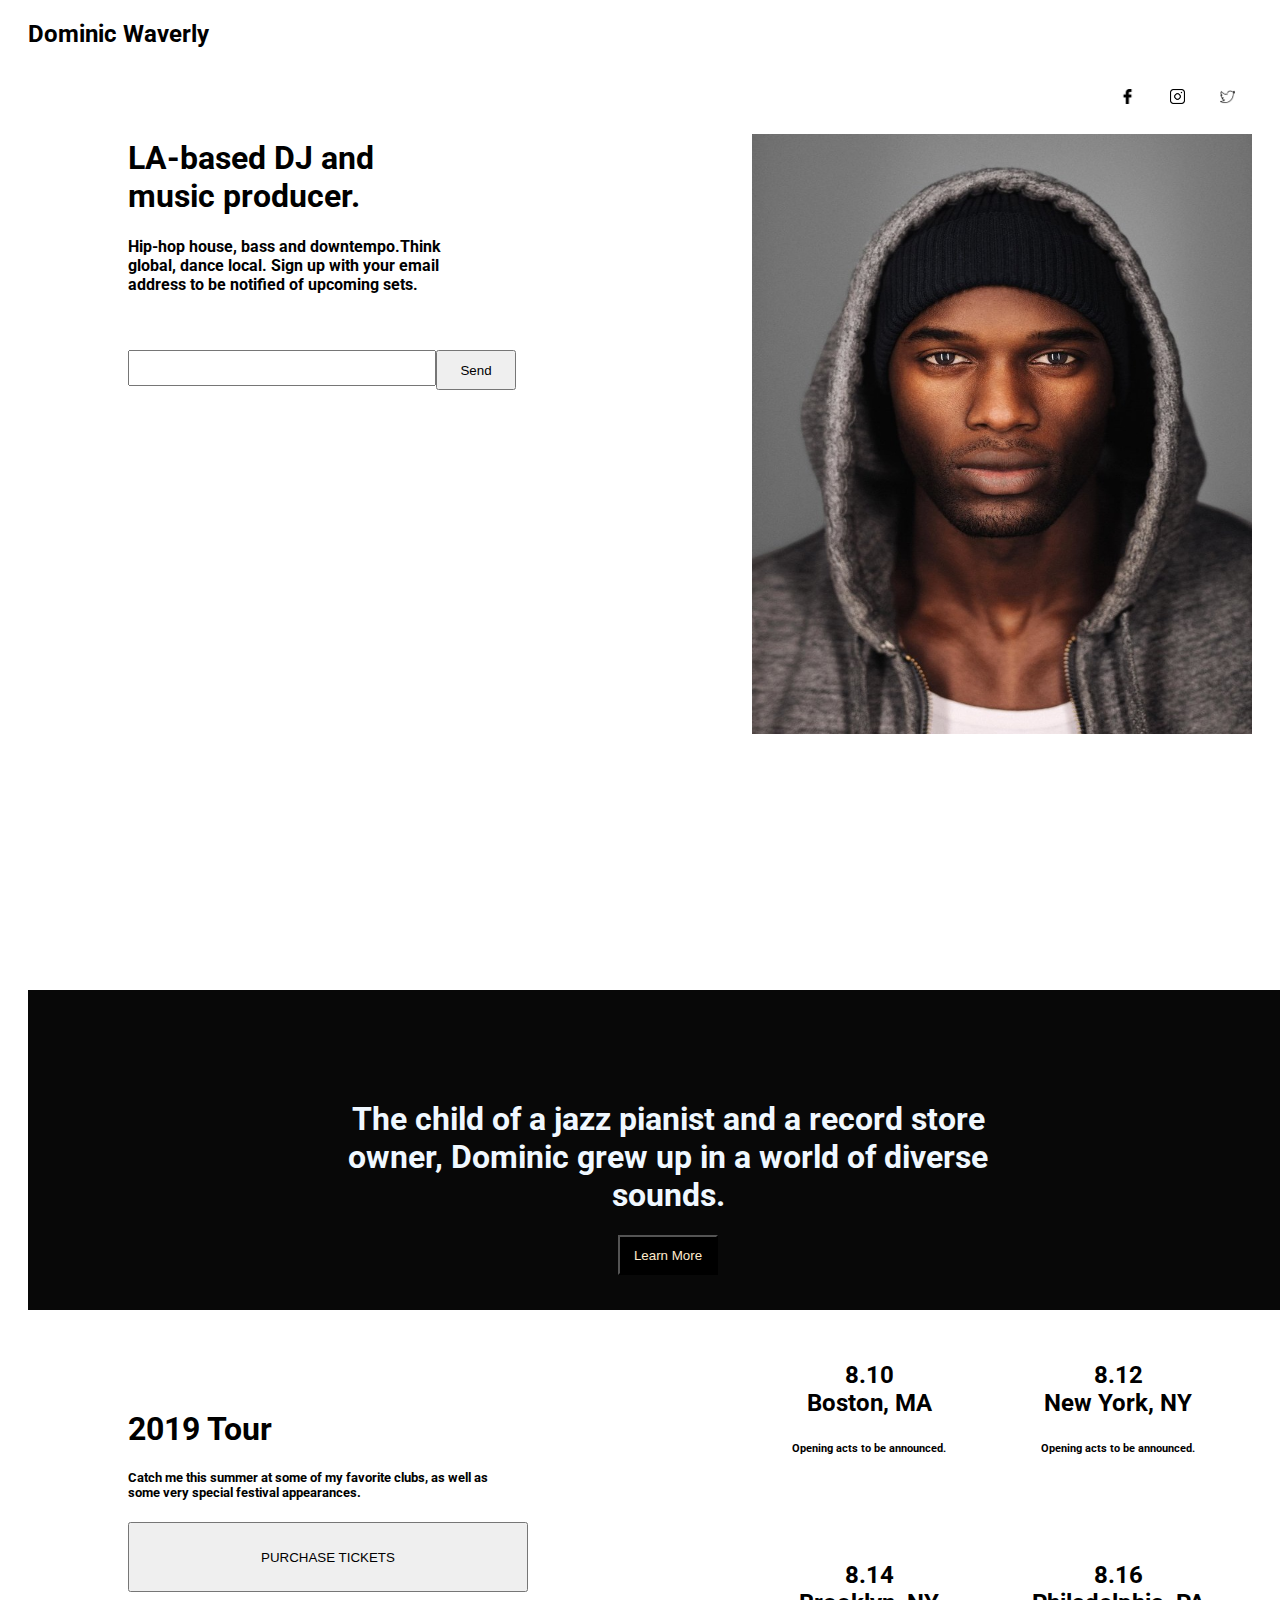
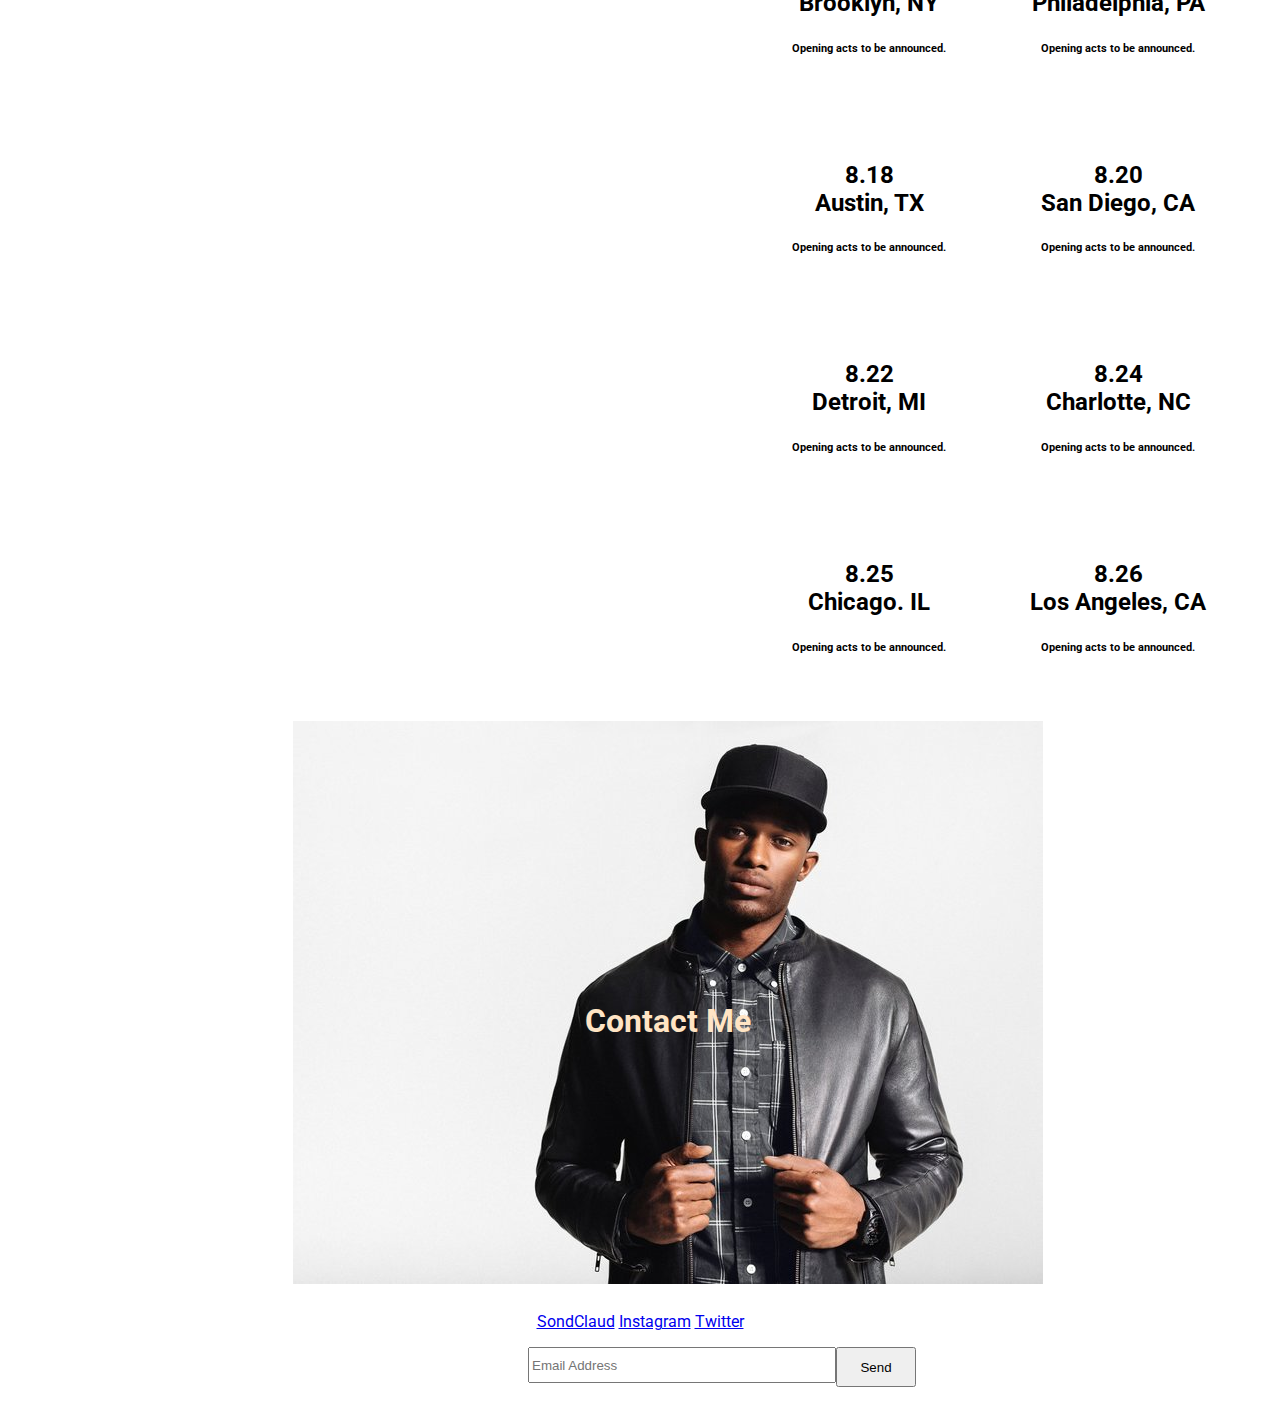
==== index.html @ 53b37047 "Rename Untitled-1.html to index.html" ====
<!DOCTYPE html>
<html lang="en">
<head>
    <meta charset="UTF-8">
    <meta http-equiv="X-UA-Compatible" content="IE=edge">
    <meta name="viewport" content="width=device-width, initial-scale=1.0">
    <title></title>
    <link rel="stylesheet" href="style.css">
    <link rel="preconnect" href="https://fonts.googleapis.com">
<link rel="preconnect" href="https://fonts.gstatic.com" crossorigin>
<link href="https://fonts.googleapis.com/css2?family=Roboto:wght@500&display=swap" rel="stylesheet">
</head>
<body> 
<div class="all">
 <div class="child">
  <h2>Dominic Waverly</h2>
</div>
  <div class="child">
<ul class="social-icons-3">
    <li><a href="#"><i><img src="feys.png" alt=""/></i></a></li>
    <li><a href="#"><i><img src="inst.png" alt=""/></i></a></li>
    <li><a href="#"><i><img src="twitter.png" alt=""/></i></a></li>
</ul>
</div>
<img class="portret" src="dominic.jpeg">
<div class="text2"> 
<h1>LA-based DJ and<br> music producer.</h1>
<h4>Hip-hop house, bass and downtempo.Think<br> global, dance local. Sign up with your email<br> address to be notified of upcoming sets.</h4>
<br>
<ul class="stroca">
<li><input class="line"></li>
<li><button class="button">Send</button></li>
</ul>
</div>
<div class="font">
<div class="font2">
<h1 class="text3">The child of a jazz pianist and a record store<br> owner, Dominic grew up in a world of diverse<br> sounds.</h1>
<button class="button2">Learn More</button>
</div>
</div>
<table class="table">
  <tr>
    <th>
<h2>8.10<br>Boston, MA</h2>
<h6>Opening acts to be announced.</h6>
    </th>
    <th>
 <h2>8.12<br>New York, NY </h2>
 <h6>Opening acts to be announced.</h6>
    </th>
  </tr>
  <tr>
    <th>
<h2>8.14<br>Brooklyn, NY </h2>
<h6>Opening acts to be announced.</h6>
    </th>
    <th>
      <h2>8.16<br>Philadelphia, PA</h2>
      <h6>Opening acts to be announced.</h6>
    </th>
  </tr>
  <tr>
    <th>
<h2>8.18<br> Austin, TX </h2>
<h6>Opening acts to be announced.</h6>
    </th>
    <th>
      <h2>8.20<br>San Diego, CA</h2>
      <h6>Opening acts to be announced.</h6>
    </th>
  </tr>
  <tr>
    <th>
<h2>8.22<br>Detroit, MI </h2>
<h6>Opening acts to be announced.</h6>
    </th>
    <th>
      <h2>8.24<br>Charlotte, NC </h2>
      <h6>Opening acts to be announced.</h6>
    </th>
  </tr>
  <tr>
    <th>
<h2>8.25<br>Chicago. IL</h2>
<h6>Opening acts to be announced.</h6>
    </th>
    <th>
      <h2>8.26<br> Los Angeles, CA</h2>
      <h6>Opening acts to be announced.</h6>
    </th>
  </tr>
</table>
<div class="top">
<h1>2019 Tour</h1>
<h5>Catch me this summer at some of my favorite clubs, as well as<br> some very special festival appearances.</h5>
<button class="button3">PURCHASE TICKETS</button>
</div>
<div class="last">
<h1 href="#" class="text5">Contact Me</h1>
</div>
<div class="lin">
  <a href="#">SondClaud</a>
  <a href="#">Instagram</a>
  <a href="#">Twitter</a>
  </div>
  <ul class="stroca2">
    <li><input class="line2" placeholder="Email Address"></li>
    <li><button class="button4">Send</button></li>
    </ul>
</div>
</body>
</html>
---- style.css ----
.social-icons-3 {
    padding: 0;
    list-style: none;
    display: flex;
    justify-content: right;
}
.social-icons-3 a img {
    width: 15px;
    height: 15px;
    margin-top: 11px;
}
.social-icons-3 a {
    text-decoration:none;
    position: relative;
    display: block;
    width: 30px;
    height: 30px;
    text-align: center;
    margin: 10px;
    transition: 0.3s;
}
.social-icons-3 a::before {
    content: "";
    position: absolute;
    left: 3px;
    top: 20px;
    height: 10%;
    width: 100%;
    transform: skewX(-45deg);
    transition: 0.3s;
}
.social-icons-3 a::after {
    content: "";
    position: absolute;
    top: -3px;
    left: 64px;

    height: 100%;
    width: 10%;
    transform: skewY(-45deg);
    transition: 0.3s;
}
body{
    font-family: 'Roboto', sans-serif;
}
.portret{
    float:right;
    margin: 0px 0px 0px 15px;
    height: 600px;
    width: 500px;
}
.all{
    margin: 20px 20px 20px;
}
.text2{
    margin-left: 100px;
}
.stroca{
    padding: 0;
    list-style: none;
    display: flex;
}
.line{
    width:300px;
    height: 30px;;
}
.button{
    width: 80px;;
    height: 40px;;
}
.font{
    height: 300px;
    margin-top: 600px;
    width: 1260px;
    padding: 10px;
    background: rgb(8, 8, 8);
}
.font2{
    margin-top: 100px;
    text-align: center;
    margin-left: 100px;
    margin-right: 100px;
}
.text3{
    color: aliceblue;
}
.button2{
    background-color: black;
    height: 40px;
    width: 100px;
    color: blanchedalmond;
}
.table{
    width: 500px;
    height: 1000px;
    float:right;
}
.top{
    margin-top: 100px;
    margin-left: 100px;
    width: 400px;
}
.button3{
    height: 70px;
    width: 400px;
}
.last{
    height: 600px;
    margin-top: 700px;
    width: 1260px;
    padding: 10px;
    background: url(imaje2.jpg) no-repeat center;
}
.text5{
    margin-top: 300px;
    text-align: center;
    margin-left: 100px;
    margin-right: 100px;
    color: bisque;
}
.lin{
    text-align: center;
}
.stroca2{
    margin-left: 500px;
    padding: 0;
    list-style: none;
    display: flex;
}
.line2{
        width:300px;
        height: 30px;;
}
.button4{
    width: 80px;
    height: 40px;
}
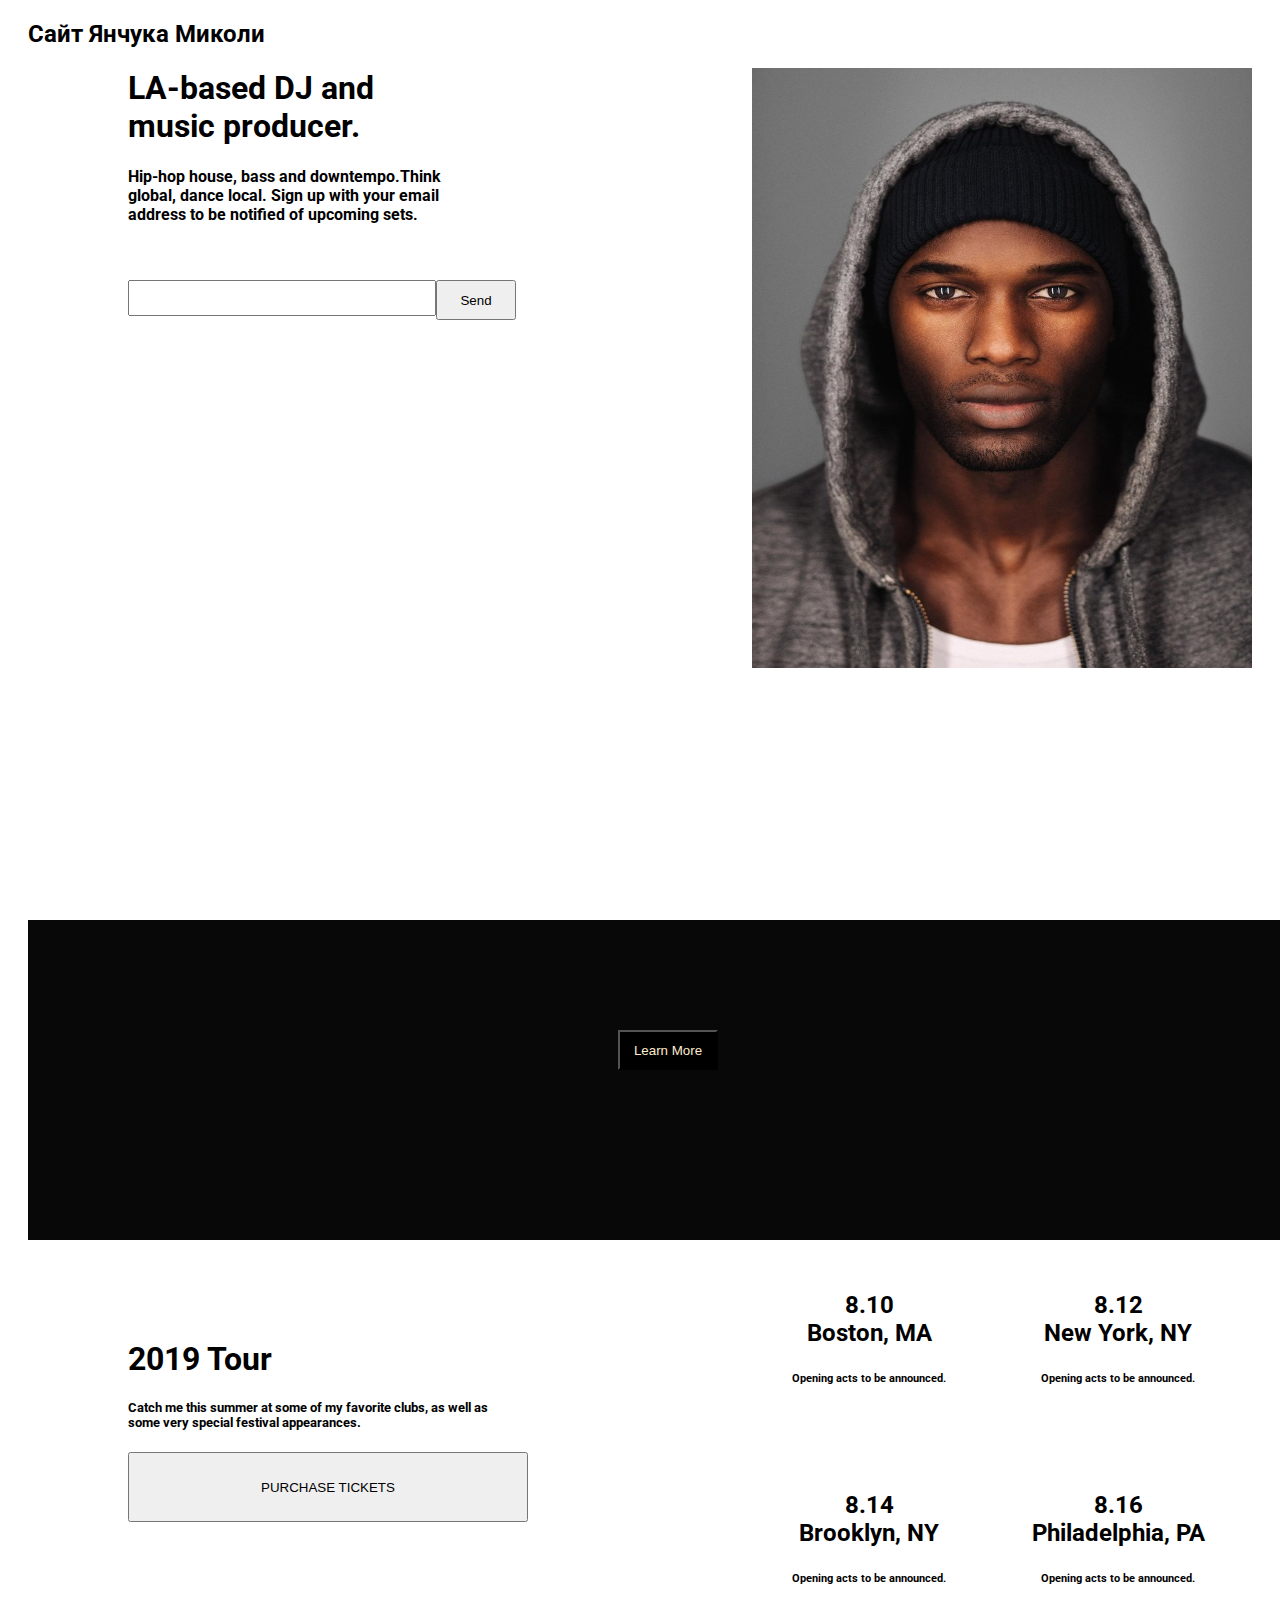
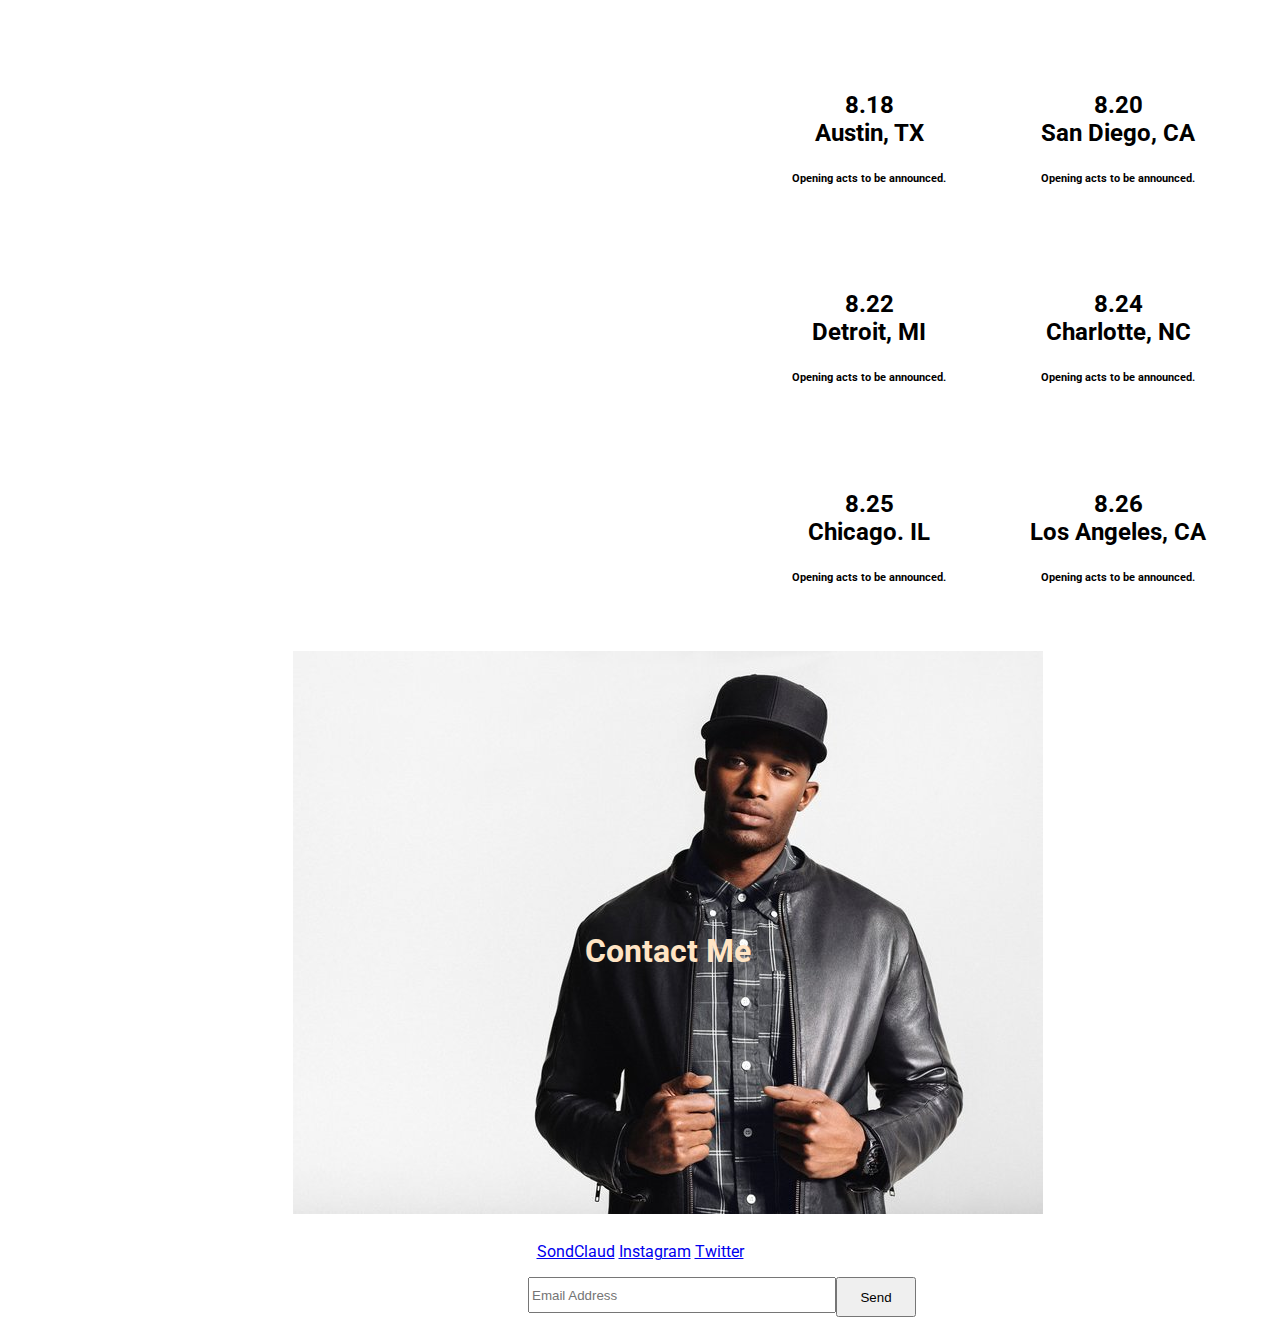
==== commit 559d4b25: "Update index.html" ====
--- a/index.html
+++ b/index.html
@@ -13,14 +13,9 @@
 <body> 
 <div class="all">
  <div class="child">
-  <h2>Dominic Waverly</h2>
+  <h2>Сайт Янчука Миколи</h2>
 </div>
   <div class="child">
-<ul class="social-icons-3">
-    <li><a href="#"><i><img src="feys.png" alt=""/></i></a></li>
-    <li><a href="#"><i><img src="inst.png" alt=""/></i></a></li>
-    <li><a href="#"><i><img src="twitter.png" alt=""/></i></a></li>
-</ul>
 </div>
 <img class="portret" src="dominic.jpeg">
 <div class="text2"> 
@@ -34,7 +29,6 @@
 </div>
 <div class="font">
 <div class="font2">
-<h1 class="text3">The child of a jazz pianist and a record store<br> owner, Dominic grew up in a world of diverse<br> sounds.</h1>
 <button class="button2">Learn More</button>
 </div>
 </div>
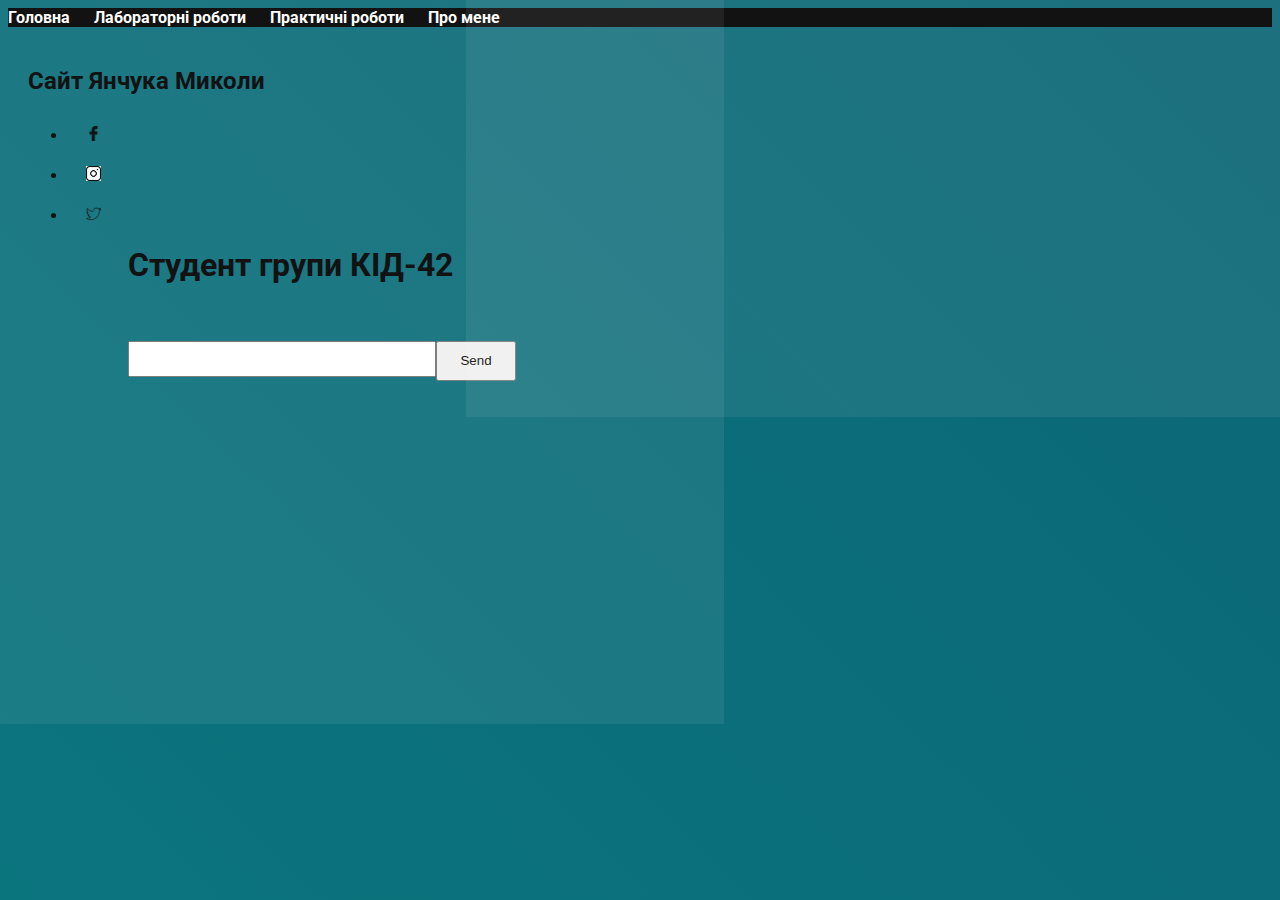
==== commit ad871e94: "Add files via upload" ====
--- a/index.html
+++ b/index.html
@@ -11,96 +11,35 @@
 <link href="https://fonts.googleapis.com/css2?family=Roboto:wght@500&display=swap" rel="stylesheet">
 </head>
 <body> 
+  <nav>
+    <ul>
+        <li><a href="index.html">Головна</a></li>
+        <li><a href="labs.html">Лабораторні роботи</a></li>
+        <li><a href="practic.html">Практичні роботи</a></li>
+        <li><a href="promene.html">Про мене</a></li>
+    </ul>
+</nav>
+
 <div class="all">
  <div class="child">
   <h2>Сайт Янчука Миколи</h2>
 </div>
   <div class="child">
+<ul class="social-icons-3">
+    <li><a href="#"><i><img src="feys.png" alt=""/></i></a></li>
+    <li><a href="#"><i><img src="inst.png" alt=""/></i></a></li>
+    <li><a href="#"><i><img src="twitter.png" alt=""/></i></a></li>
+</ul>
 </div>
-<img class="portret" src="dominic.jpeg">
 <div class="text2"> 
-<h1>LA-based DJ and<br> music producer.</h1>
-<h4>Hip-hop house, bass and downtempo.Think<br> global, dance local. Sign up with your email<br> address to be notified of upcoming sets.</h4>
+<h1>Студент групи КІД-42</h1>
+
 <br>
 <ul class="stroca">
 <li><input class="line"></li>
 <li><button class="button">Send</button></li>
 </ul>
 </div>
-<div class="font">
-<div class="font2">
-<button class="button2">Learn More</button>
-</div>
-</div>
-<table class="table">
-  <tr>
-    <th>
-<h2>8.10<br>Boston, MA</h2>
-<h6>Opening acts to be announced.</h6>
-    </th>
-    <th>
- <h2>8.12<br>New York, NY </h2>
- <h6>Opening acts to be announced.</h6>
-    </th>
-  </tr>
-  <tr>
-    <th>
-<h2>8.14<br>Brooklyn, NY </h2>
-<h6>Opening acts to be announced.</h6>
-    </th>
-    <th>
-      <h2>8.16<br>Philadelphia, PA</h2>
-      <h6>Opening acts to be announced.</h6>
-    </th>
-  </tr>
-  <tr>
-    <th>
-<h2>8.18<br> Austin, TX </h2>
-<h6>Opening acts to be announced.</h6>
-    </th>
-    <th>
-      <h2>8.20<br>San Diego, CA</h2>
-      <h6>Opening acts to be announced.</h6>
-    </th>
-  </tr>
-  <tr>
-    <th>
-<h2>8.22<br>Detroit, MI </h2>
-<h6>Opening acts to be announced.</h6>
-    </th>
-    <th>
-      <h2>8.24<br>Charlotte, NC </h2>
-      <h6>Opening acts to be announced.</h6>
-    </th>
-  </tr>
-  <tr>
-    <th>
-<h2>8.25<br>Chicago. IL</h2>
-<h6>Opening acts to be announced.</h6>
-    </th>
-    <th>
-      <h2>8.26<br> Los Angeles, CA</h2>
-      <h6>Opening acts to be announced.</h6>
-    </th>
-  </tr>
-</table>
-<div class="top">
-<h1>2019 Tour</h1>
-<h5>Catch me this summer at some of my favorite clubs, as well as<br> some very special festival appearances.</h5>
-<button class="button3">PURCHASE TICKETS</button>
-</div>
-<div class="last">
-<h1 href="#" class="text5">Contact Me</h1>
-</div>
-<div class="lin">
-  <a href="#">SondClaud</a>
-  <a href="#">Instagram</a>
-  <a href="#">Twitter</a>
-  </div>
-  <ul class="stroca2">
-    <li><input class="line2" placeholder="Email Address"></li>
-    <li><button class="button4">Send</button></li>
-    </ul>
 </div>
 </body>
-</html>
+</html>--- a/style.css
+++ b/style.css
@@ -1,9 +1,21 @@
-.social-icons-3 {
+nav ul {
+    list-style-type: none;
+    margin: 0;
     padding: 0;
-    list-style: none;
-    display: flex;
-    justify-content: right;
-}
+    background-color: #000000;
+}
+
+nav ul li {
+    display: inline;
+    margin-right: 20px;
+}
+
+nav ul li a {
+    text-decoration: none;
+    color: #fff;
+    font-weight: bold;
+}
+
 .social-icons-3 a img {
     width: 15px;
     height: 15px;
@@ -134,4 +146,166 @@
 .button4{
     width: 80px;
     height: 40px;
+}
+body {
+    background: -moz-linear-gradient(45deg, #02e1ba 0%, #0d5c70 29%, #1b1a1b 66%, #c40a0a 100%);
+    background: -webkit-linear-gradient(45deg, #02e1ba 0%,#0d5c70 29%,#1b1a1b 66%,#c40a0a 100%);
+    background: linear-gradient(45deg, #02e1ba 0%,#0d5c70 29%,#1b1a1b 66%,#c40a0a 100%);
+    background-size: 4000% 4000%;
+    -webkit-animation: Gradient 15s ease infinite;
+  -moz-animation: Gradient 15s ease infinite;
+  animation: Gradient 15s ease infinite;
+  /*min-height: calc(100vh - 2rem);*/
+  display: flex;
+  flex-direction: column;
+  align-items: stretch;
+  justify-content: space-evenly;
+  position: relative; 
+}
+
+body::before, 
+body::after {
+  content: "";
+  width: 70vmax;
+  height: 70vmax;
+  position: absolute;
+  background: rgba(255, 255, 255, 0.07);
+  left: -20vmin;
+  top: -20vmin;
+  animation: morph 15s linear infinite alternate, spin 20s linear infinite;
+  z-index: 1;
+  will-change: border-radius, transform;
+  transform-origin: 55% 55%;
+  pointer-events: none; 
+}
+  
+body::after {
+   
+    left: auto;
+    right: -10vmin;
+    top: auto;
+    bottom: 0;
+    animation: morph 10s linear infinite alternate, spin 26s linear infinite reverse;
+    transform-origin: 20% 20%; 
+}
+
+@-webkit-keyframes Gradient {
+  0% {
+    background-position: 0 50%
+  }
+  50% {
+    background-position: 100% 50%
+  }
+  100% {
+    background-position: 0 50%
+  }
+}
+
+@-moz-keyframes Gradient {
+  0% {
+    background-position: 0 50%
+  }
+  50% {
+    background-position: 100% 50%
+  }
+  100% {
+    background-position: 0 50%
+  }
+}
+
+@keyframes Gradient {
+  0% {
+    background-position: 0 50%
+  }
+  50% {
+    background-position: 100% 50%
+  }
+  100% {
+    background-position: 0 50%
+  }
+}
+
+@keyframes morph {
+  0% {
+    border-radius: 40% 60% 60% 40% / 70% 30% 70% 30%; }
+  100% {
+    border-radius: 40% 60%; } 
+}
+
+@keyframes spin {
+  to {
+    transform: rotate(1turn); 
+  } 
+}
+  .st0{display:none;}
+  .st1{display:inline;}
+  .st2{opacity:0.29;}
+  .st3{fill:#FFFFFF;}
+  .st4{clip-path:url(#SVGID_2_);fill:#FFFFFF;}
+  .st5{clip-path:url(#SVGID_4_);}
+  .st6{clip-path:url(#SVGID_6_);}
+  .st7{clip-path:url(#SVGID_8_);}
+  .st8{clip-path:url(#SVGID_10_);}
+  .st9{fill:none;}
+  .st10{clip-path:url(#SVGID_12_);}
+  .st11{opacity:0.7;}
+  .st12{clip-path:url(#SVGID_14_);}
+  .st13{opacity:0.2;}
+  .st14{clip-path:url(#SVGID_16_);}
+  .st15{opacity:0.3;fill:#FFFFFF;enable-background:new    ;}.schedule-table {
+    border-collapse: collapse;
+    width: 1000%;
+}
+.schedule-table {
+  border-collapse: collapse;
+  width: 100%;
+}
+
+.schedule-table caption {
+  font-weight: bold;
+  font-size: 1.2em;
+  margin-bottom: 10px;
+}
+
+.schedule-table th, .schedule-table td {
+  border: 1px solid #ddd;
+  padding: 8px;
+  text-align: center;
+
+}
+
+
+.schedule-table th:first-child, .schedule-table td:first-child {
+  text-align: left;
+}
+.schedule-table .highlight {
+  background-color: #df0f0f;
+  border-top: 2px solid #000;
+  border-right: 2px solid #000;
+  border-left: 2px solid #000;
+}
+
+.schedule-table .border-top {
+  border-top: 2px solid #000;
+  border-right: 2px solid #000;
+  border-left: 2px solid #000;
+}
+
+
+.schedule-table .border-bottom {
+  border-bottom: 2px solid #000;
+  border-right: 2px solid #000;
+  border-left: 2px solid #000;
+}
+
+
+.schedule-table .end {
+  border-top: 2px solid #000;
+  border-right: 2px solid #000;
+  border-left: 2px solid #000;
+}
+
+.schedule-table .sides {
+  border-right: 2px solid #000;
+  border-left: 2px solid #000;
 }